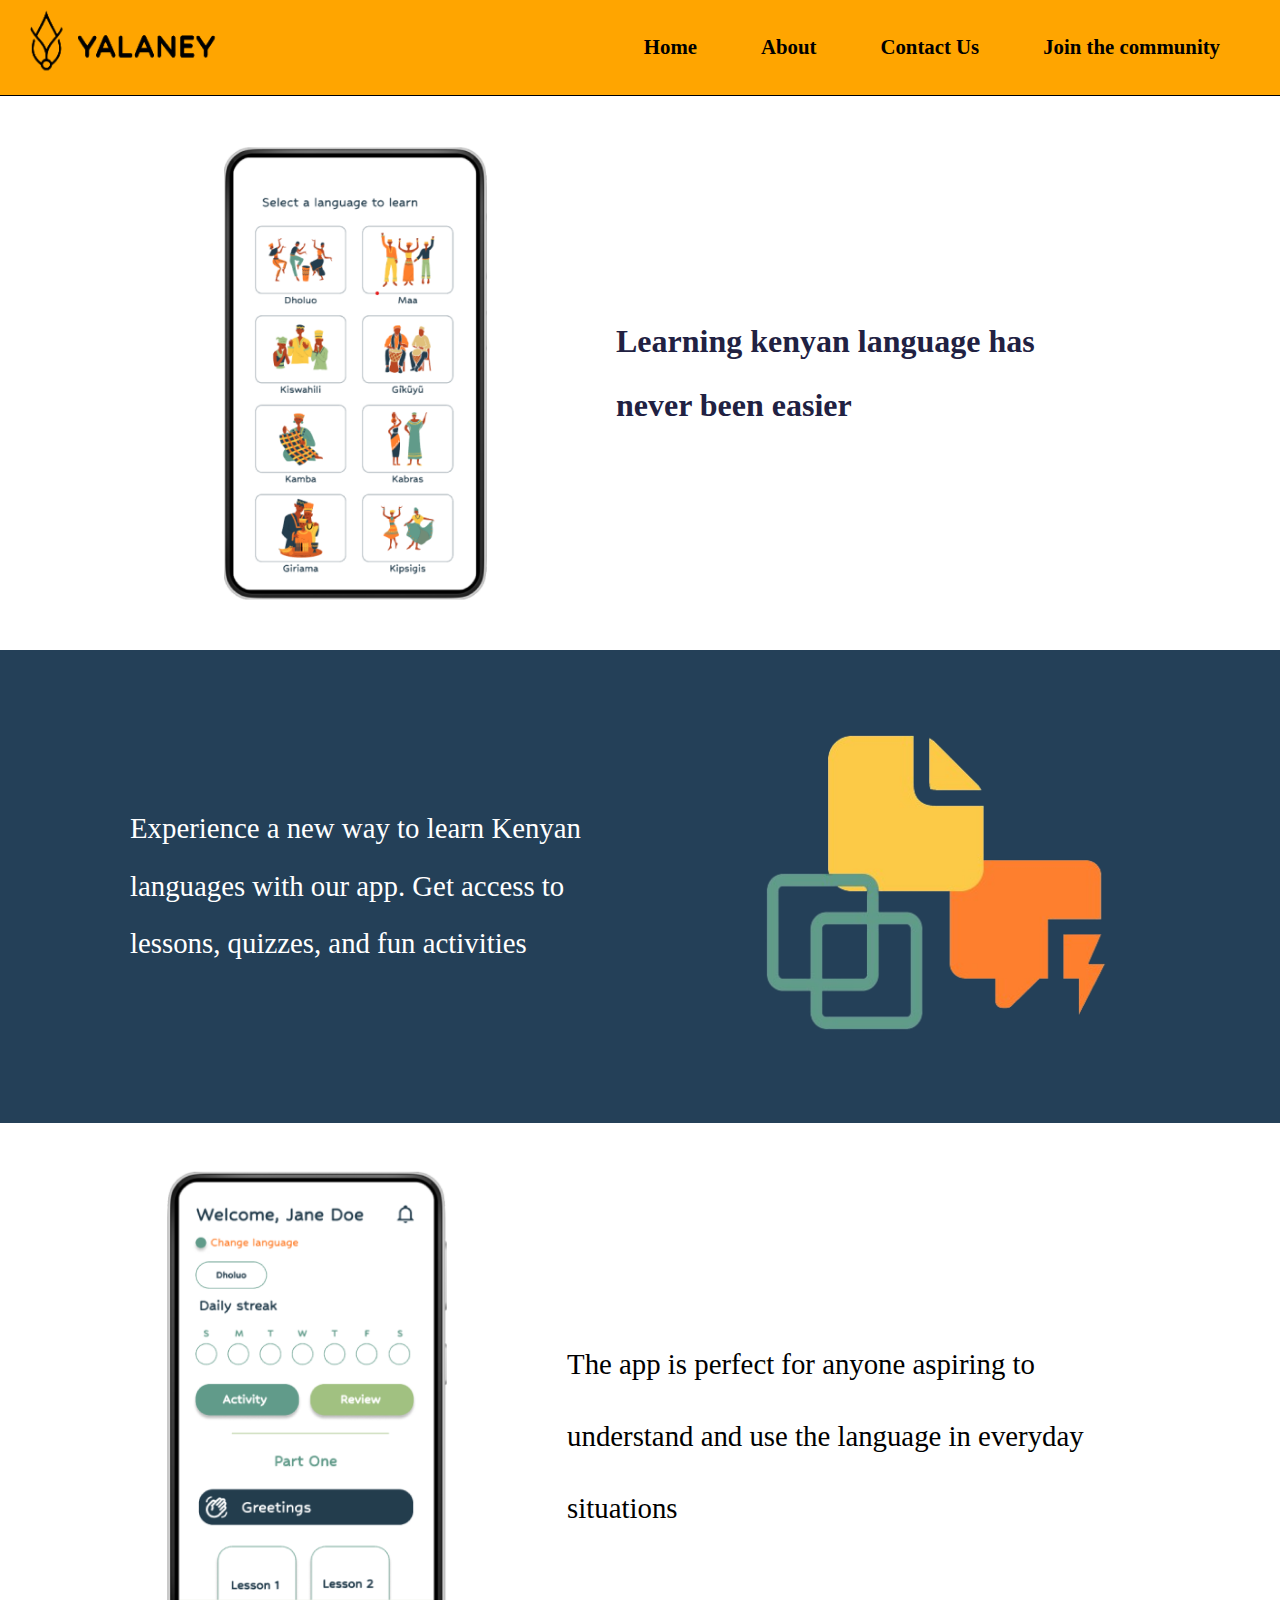
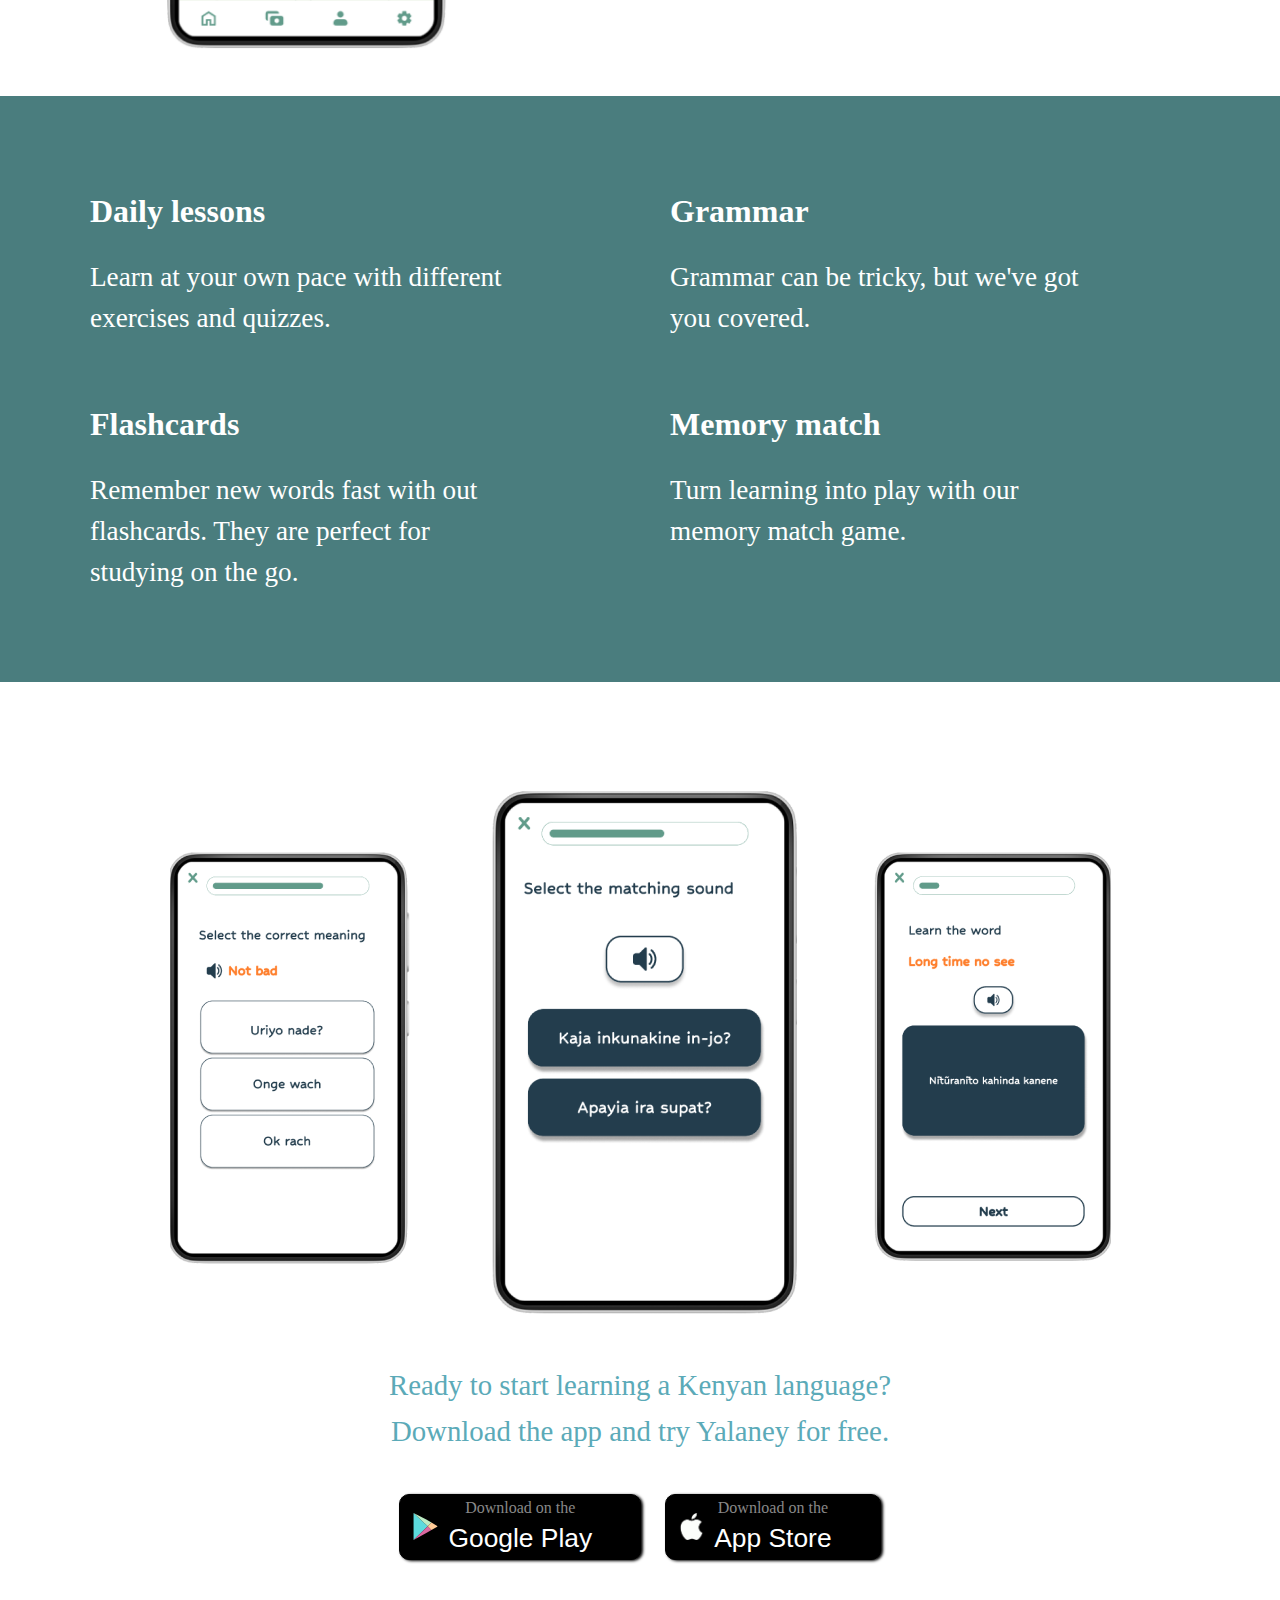
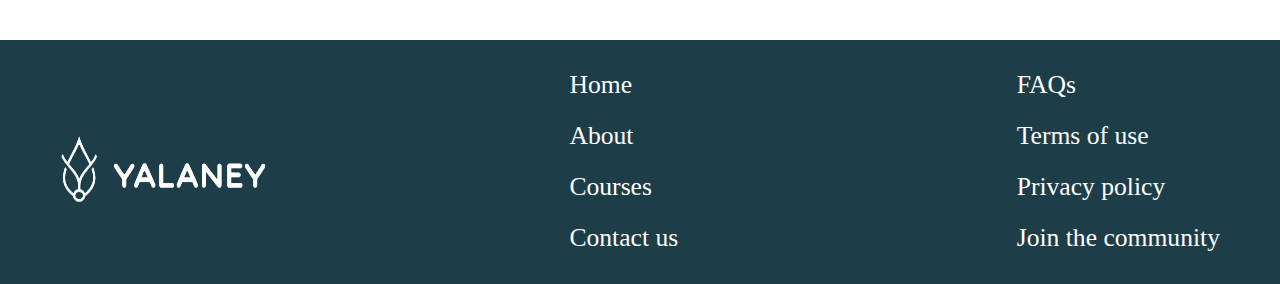
==== index.html @ fe238cc9 "Website design complete" ====
<!DOCTYPE html>
<html lang="en">

<head>
    <meta charset="UTF-8">
    <meta name="viewport" content="width=device-width, initial-scale=1.0">
    <title>Yalaney</title>

    <link rel="stylesheet" href="style.css">
    <link rel="icon" href="Yalaney_Logo3.png">
    <link rel="apple-touch-icon" sizes="180x180" href="/apple-touch-icon.png">
    <link rel="icon" type="image/png" sizes="32x32" href="/favicon-32x32.png">
    <link rel="icon" type="image/png" sizes="16x16" href="/favicon-16x16.png">
    <link rel="manifest" href="/site.webmanifest">
</head>

<body>

    <header>
        <a href="index.html">
            <img src="Yalaney_Logo.png" alt="Yalaney" width="200px">
        </a>
        <div class="navbar">
            <nav>
                <ul>
                    <li> <a class="ex1" href="index.html">Home</a></li>
                    <li> <a class="ex1" href="about.html">About</a></li>
                    <li> <a class="ex1" href="contact.html">Contact Us</a></li>
                    <li> <a class="ex1" href="signup.html">Join the community</a></li>
                </ul>
            </nav>
        </div>
    </header>

    <section class="hero">
        <div class="container">
            <img src="Yalaney.png" alt="app" width="300px">
            <div class="text">
                <h1>Learning kenyan language has <br> never been easier</h1>
            </div>
        </div>

        <div class="container2">
            <div class="txt">
                <p>Experience a new way to learn Kenyan <br> languages with our app. Get access to <br> lessons,
                    quizzes, and fun activities</p>
            </div>
            <div class="logo">
                <img src="logo.png" alt="logo">
            </div>
        </div>

        <div class="container">
            <img src="app.png" alt="app" width="300px">
            <div class="text2">
                <p>The app is perfect for anyone aspiring to <br> understand and use the language in everyday <br>
                    situations</p>
            </div>
        </div>

        <div class="container3">
            <div class="item">
                <h2>Daily lessons</h2>
                <p>Learn at your own pace with different <br> exercises and quizzes.</p>
            </div>

            <div class="item">
                <h2>Grammar</h2>
                <p>Grammar can be tricky, but we've got <br> you covered.</p>
            </div>

            <div class="item">
                <h2>Flashcards</h2>
                <p>Remember new words fast with out <br> flashcards. They are perfect for <br> studying on the go.</p>
            </div>

            <div class="item">
                <h2>Memory match</h2>
                <p>Turn learning into play with our <br> memory match game.</p>
            </div>
        </div>

        <div class="container4">
            <img src="logos.png" alt="logo">
            <div class="ready">
                <p>Ready to start learning a Kenyan language?<br>Download the app and try Yalaney for free.</p>
            </div>

            <div class="button">
                <!--Google Play Download Button-->
                <a href="#" target="_blank" class="market-btn google-btn" role="button">
                    <span class="market-button-subtitle">Download on the</span>
                    <span class="market-button-title">Google Play</span>
                </a>
                <!--App Store Download Button-->
                <a href="#" target="_blank" class="market-btn apple-btn" role="button">
                    <span class="market-button-subtitle">Download on the</span>
                    <span class="market-button-title">App Store</span>
                </a>
            </div>
        </div>
    </section>

    <footer>
        <div class="footer-content">
            <div class="footer-column">
                <img src="Yalaney_Logo2.png" alt="">
            </div>

            <div class="footer-column">
                <a href="index.html">Home</a>
                <a href="about.html">About</a>
                <a href="courses.html">Courses</a>
                <a href="contact.html">Contact us</a>
            </div>

            <div class="footer-column">
                <a href="faq.html">FAQs</a>
                <a href="tou.html">Terms of use</a>
                <a href="policy.html">Privacy policy</a>
                <a href="signup.html">Join the community</a>
            </div>
        </div>
    </footer>

</body>

</html>
---- style.css ----
* {
    margin: 0;
    padding: 0;
    box-sizing: border-box;
}

body {
    font-family: cursive;
    background-color: white;
    line-height: 1.6;
    width: 100%;
}

header {
    display: flex;
    justify-content: space-between;
    align-items: baseline;
    background-color: orange;
    border-bottom: 1px solid black;
}

header img{
    margin-left: 20px;
    margin-bottom: 20px;
    vertical-align: middle;
}

.navbar nav ul {
    margin-top: 30px;
}

.navbar nav ul li {
    display: inline-block;
}

.navbar nav ul li a {
    text-decoration: none;
    font-weight: bold;
    color: black;
    margin-right: 60px;
    font-size: 1.3em;
    transition: 0.3s ease, background-color 0.3s ease;
}

.navbar nav ul li a:hover, a.ex1:active{
    font-size: 150%;
}

.container {
    padding: 1rem;
    display: flex;
    line-height: 2;
    flex-direction: row;
    align-items: center;
    justify-content: center;
    background-color: white;
    margin: 30px;
}

.container img{
    padding-right: 40px;
    width: 27%;
}

.container h1{
    font-size: 2em;
    padding-right: 30px;
    color: rgb(33, 33, 66);
    margin-left: 80px;
}

.container p{
    font-size: 1.8em;
    margin-top: 55px;
    margin-left: 80px;
    padding-right: 30px;
    color: rgb(91, 170, 184);
}

.btn {
    display: flex;  
    gap: 20px;
    margin: 10px;
    margin-left: 80px;
}

.container2{
    display: flex;
    justify-content: space-between;
    align-items: center;
    width: 100%;
    background-color: #244058;
    padding: 5rem;
    
}

.txt{
    color: white;
    font-size: 1.8rem;
    line-height: 2;
    width: 60%;
    margin-left: 50px;
}

.logo img {
    margin-right: 90px;
    width: 350px;
    height: auto;
}

.text2 p{
    color: black;
    justify-content: center;
    line-height: 2.5;
}

.container3{
    display: grid;
    grid-template-columns: 1fr 1fr;
    gap: 20px;
    padding: 70px;
    background-color: #4A7D7E;
    color: white;
}

.item {
    padding: 20px;
}

.item h2 {
    font-size: 2em;
    margin-bottom: 20px;
}

.item p {
    font-size: 1.7em;
    line-height: 1.5;
}

.container4{
    display: block;
    padding: 70px;
    justify-content: center;
    text-align: center;
    width: 100%;
}

.container4 p{
    color: rgb(91, 170, 184);
    font-size: 1.8em;
    margin-bottom: 30px;
}

.container4 img{
    margin: 20px;
}

.footer {
    display: flex;
    justify-content: center;
    align-items: center;
}

.footer-content {
    background-color: #1D3D48;
    display: flex;
    justify-content: space-between;
    width: 100%;
    padding: 20px;
}

.footer-column {
    display: flex;
    flex-direction: column;
}

.footer-column img {
    color: white;
    justify-content: center;
    margin-top: 70px;
    margin-left: 30px;
}

.footer-column a {
    font-size: 1.6rem;
    color: rgb(255, 255, 255);
    text-decoration: none;
    margin: 5px 40px;
    transition: 0.3s ease, background-color 0.3s ease;
}

.footer-link p{
    margin-right: 90px;
}

.footer-column a:hover {
    font-size: 180%;
}








.market-btn {
    display: inline-block;
    box-shadow: 2px 1px 3px rgb(0, 0, 0);
    padding: 0 3rem;
    margin-top: 35px;
    margin: 10px;
    -webkit-transition: border-color 0.25s ease-in-out, background-color 0.25s ease-in-out;
    transition: border-color 0.25s ease-in-out, background-color 0.25s ease-in-out;
    transition: .2s ease-in-out 0s;
    border: 1px solid #000000;
    background-position: center left 0.75rem;
    background-color: #000000;
    background-size: 1.7rem 1.7rem;
    background-repeat: no-repeat;
    text-decoration: none;
    border-radius: 10px;
}
.market-btn .market-button-title {
    display: block;
    color: #ffffff;
    font-size: 1.65rem;
    font-family: 'Gill Sans', 'Gill Sans MT', Calibri, 'Trebuchet MS', sans-serif;
    transition: 0.3s ease, background-color 0.3s ease;
}

.market-btn .market-button-subtitle {
    display: block;
    margin-bottom: -0.25rem;
    color: #888;
    font-size: 1rem;
}
.market-btn:hover {
    transform: scale(0.9);
    text-decoration: none;
}
.apple-btn {
    background-image: url(apple.png);
}
.google-btn {
    background-image: url([data-uri]);
}
.market-btn-light {
    border-color: rgba(255, 255, 255, 0.14);
    background-color: rgba(0, 0, 0, 0);
}
.market-btn-light .market-button-title {
    color: #fff;
}
.market-btn-light .market-button-subtitle {
    color: rgba(255, 255, 255, 0.6);
}
.market-btn-light:hover {
    background-color: rgba(255, 255, 255, 0.06);
}
.market-btn-light.apple-btn {
    background-image: url([data-uri]);
}
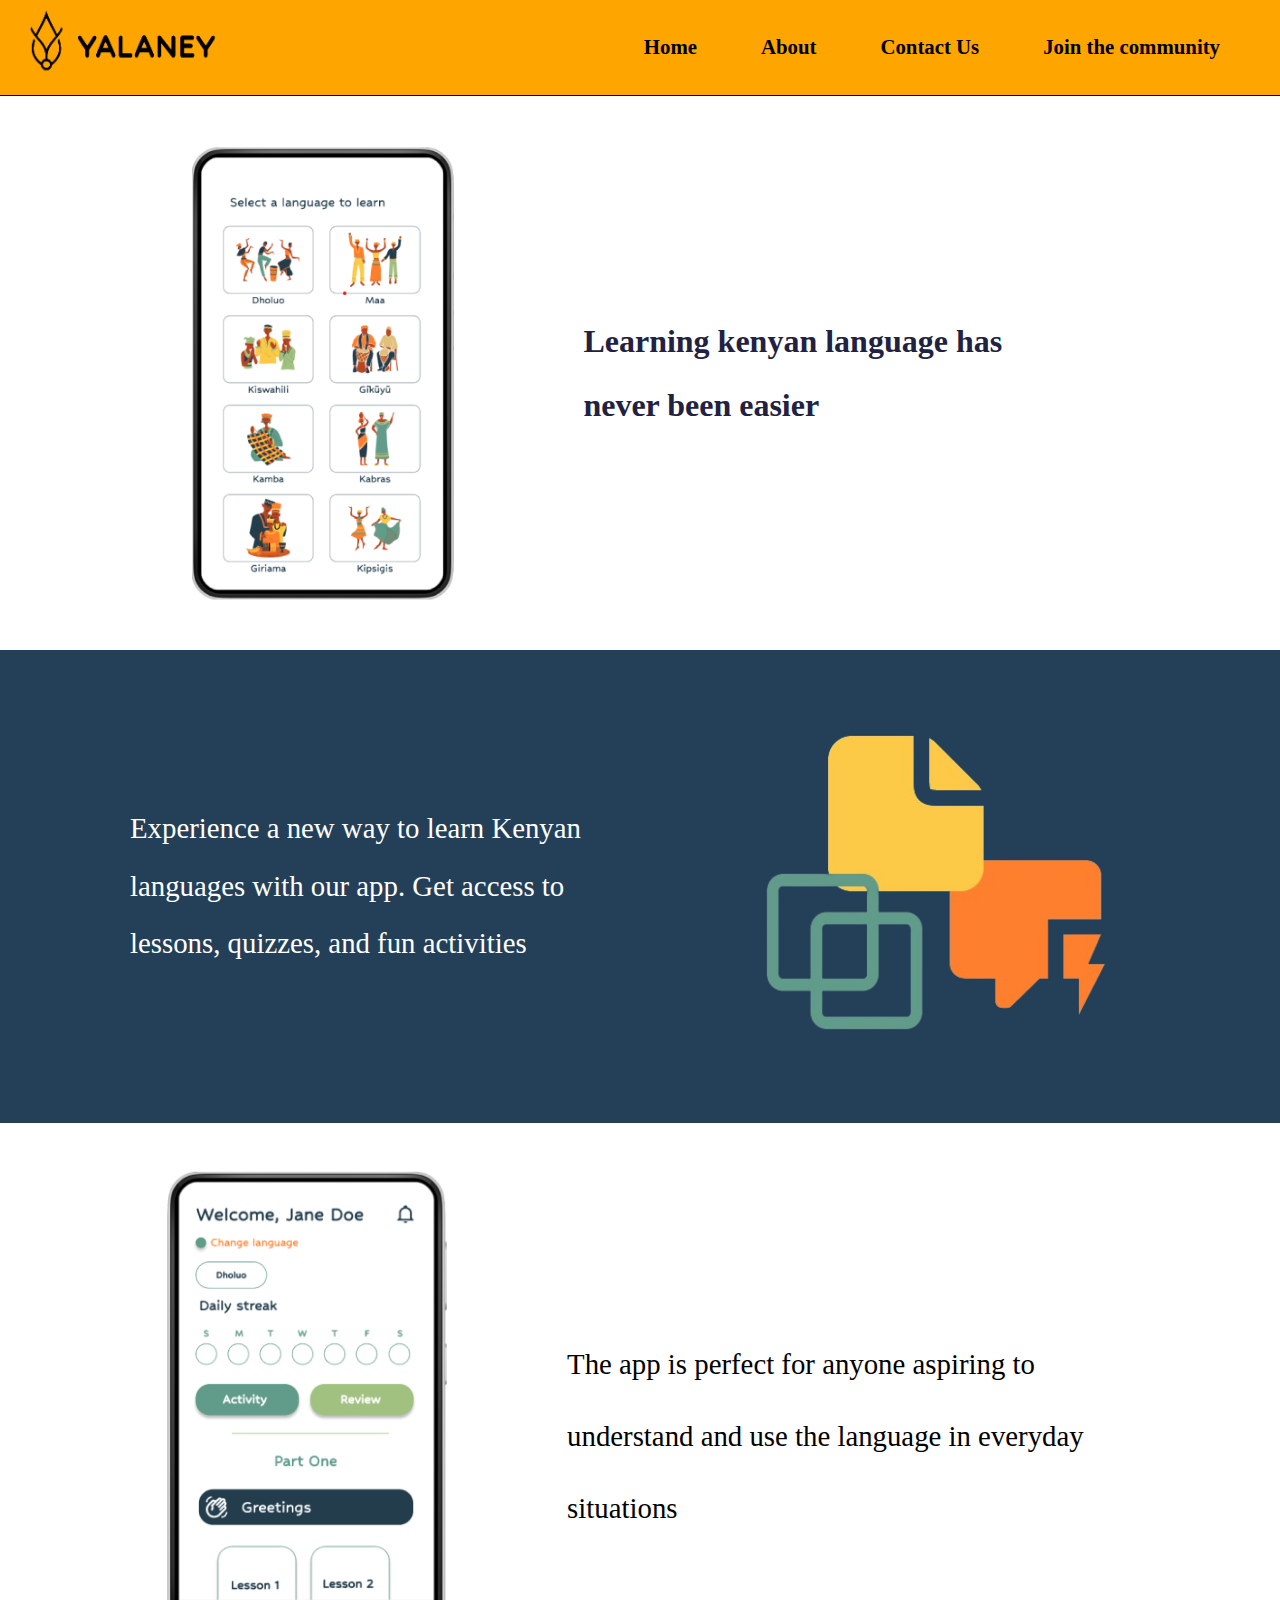
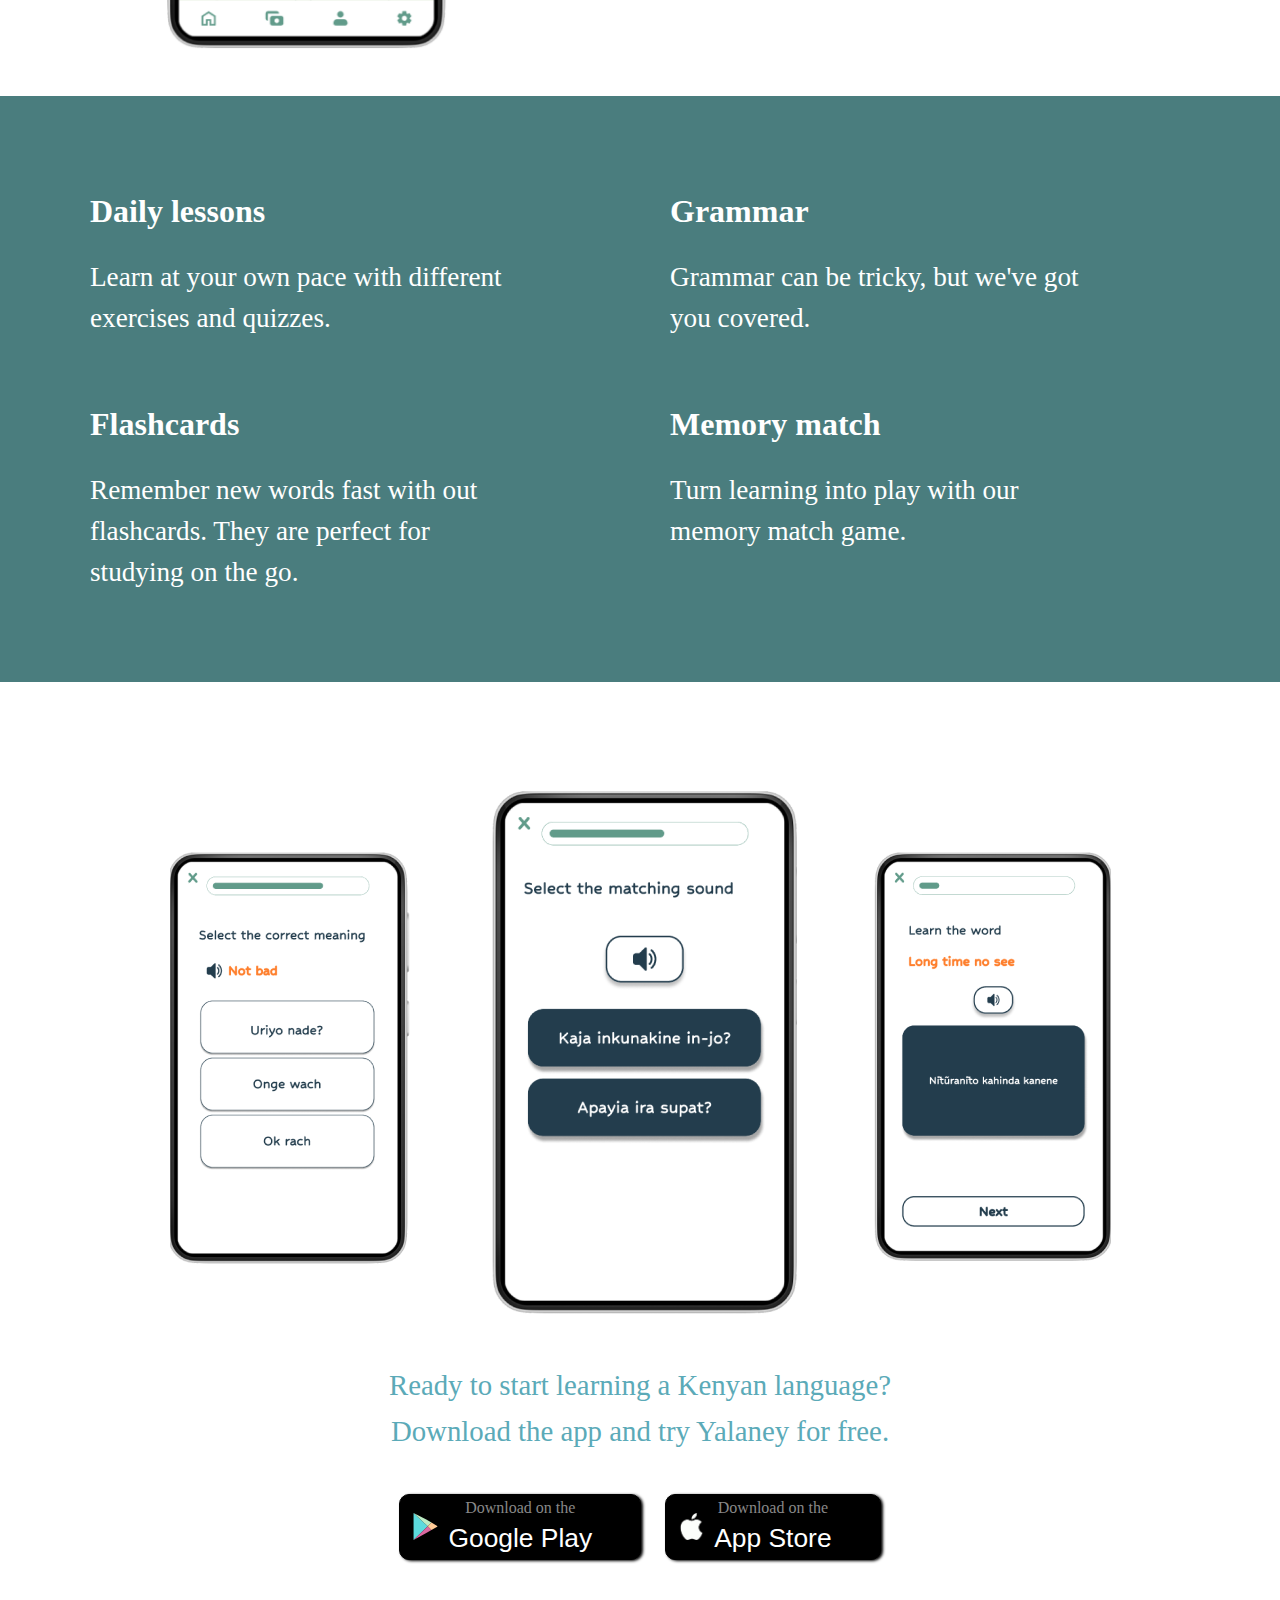
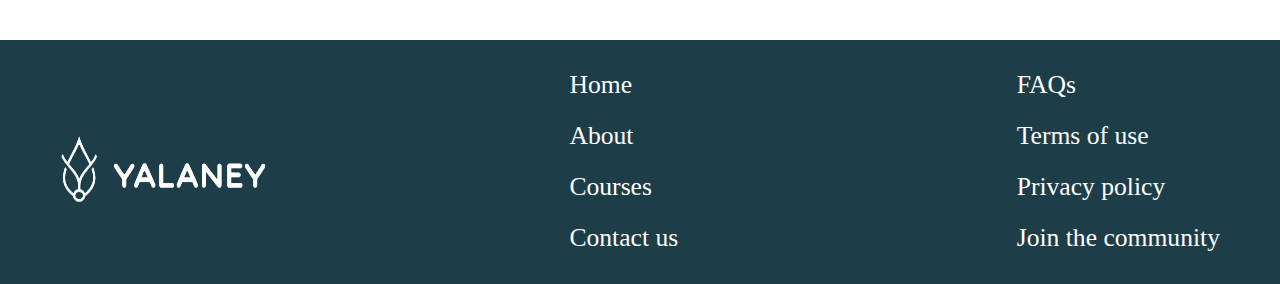
==== commit 802ea16d: "Width update" ====
--- a/index.html
+++ b/index.html
@@ -36,7 +36,7 @@
         <div class="container">
             <img src="Yalaney.png" alt="app" width="300px">
             <div class="text">
-                <h1>Learning kenyan language has <br> never been easier</h1>
+                <h1>Learning kenyan language has never been easier</h1>
             </div>
         </div>
 
--- a/style.css
+++ b/style.css
@@ -60,6 +60,10 @@
 .container img{
     padding-right: 40px;
     width: 27%;
+}
+
+.text {
+    width: 50%;
 }
 
 .container h1{
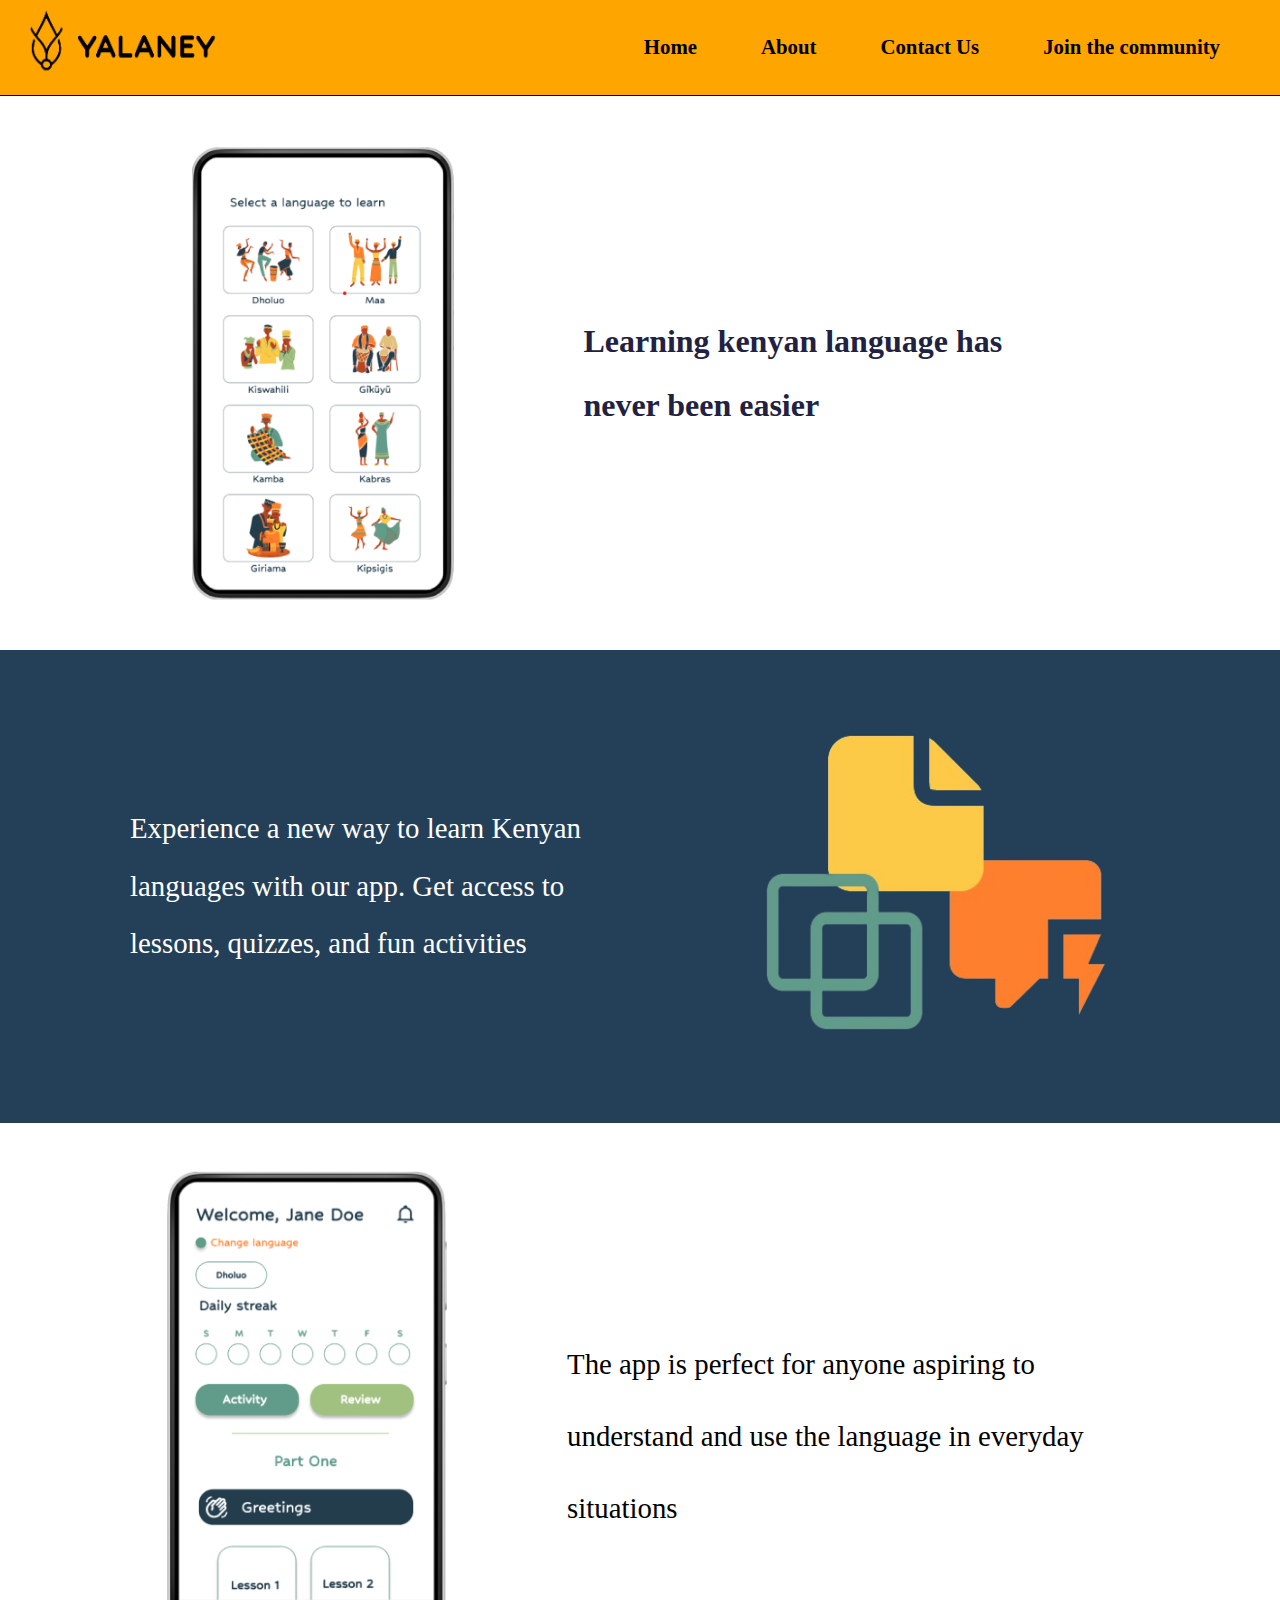
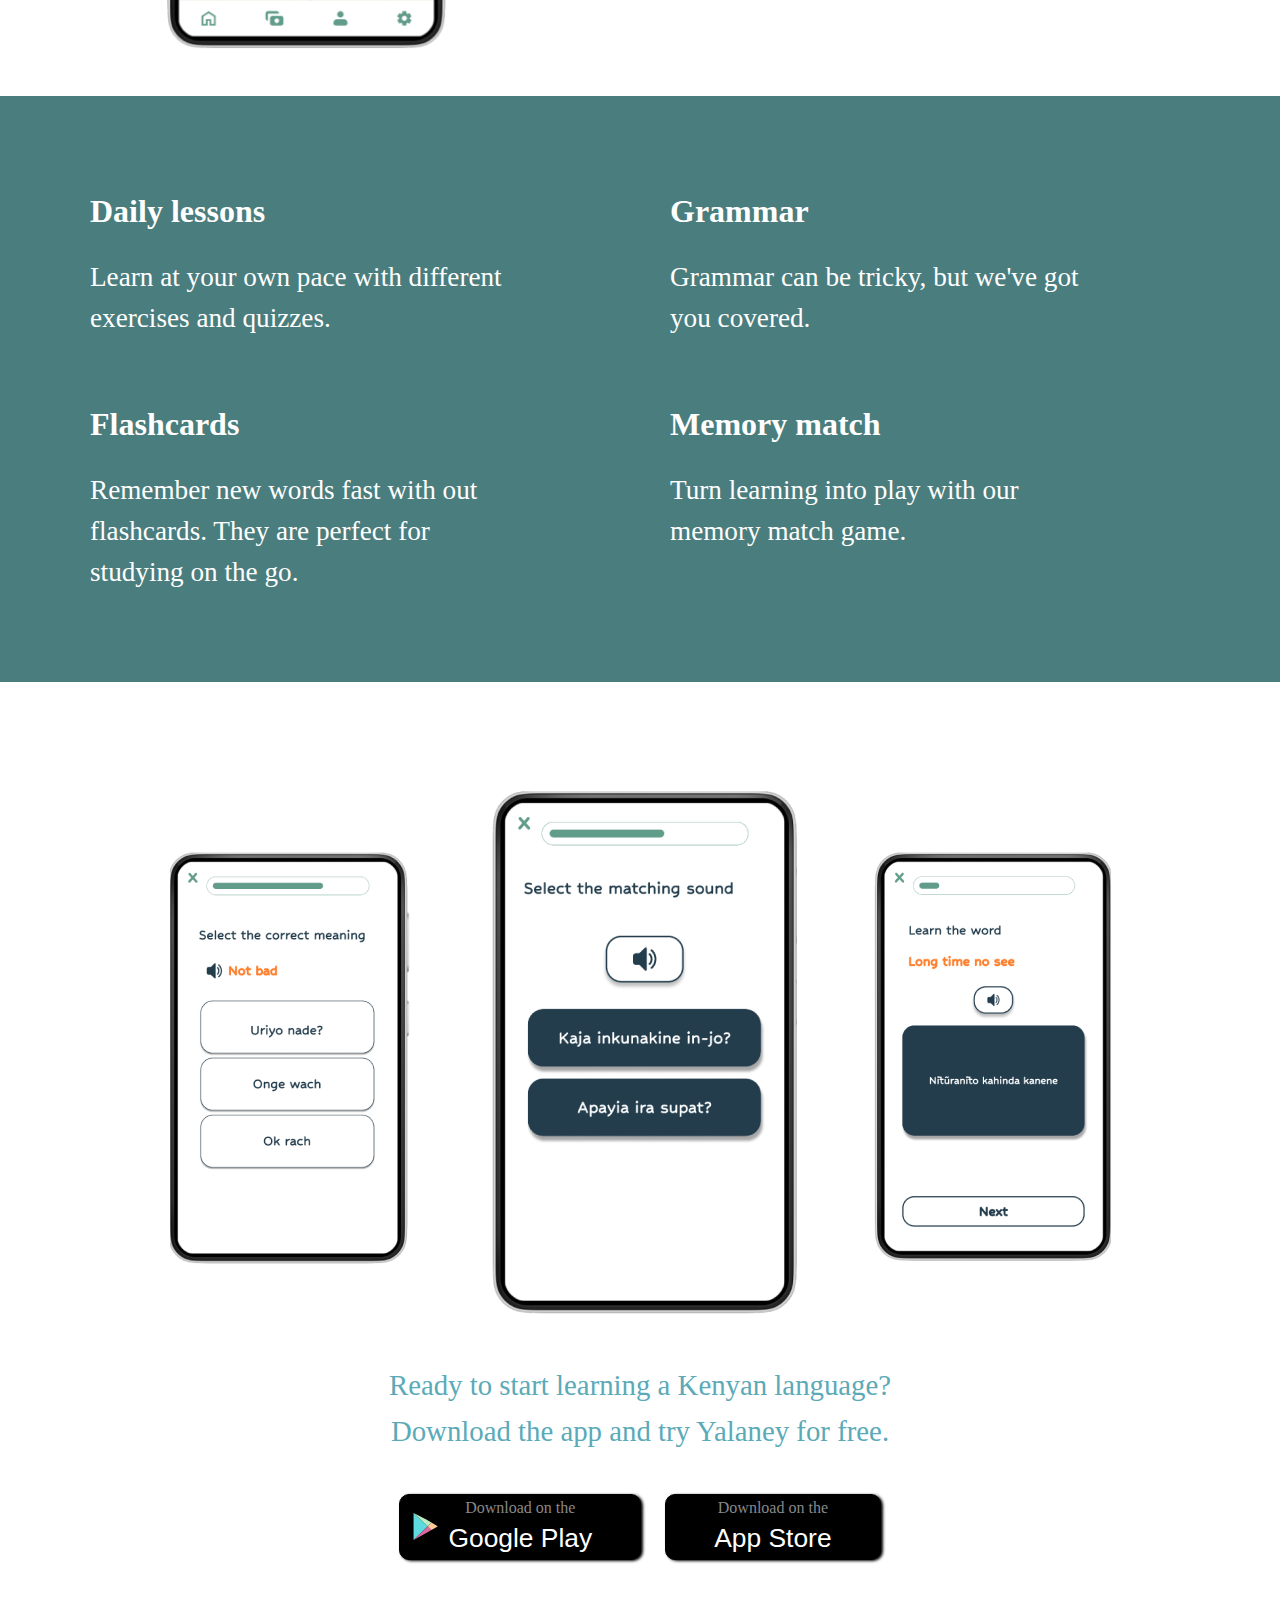
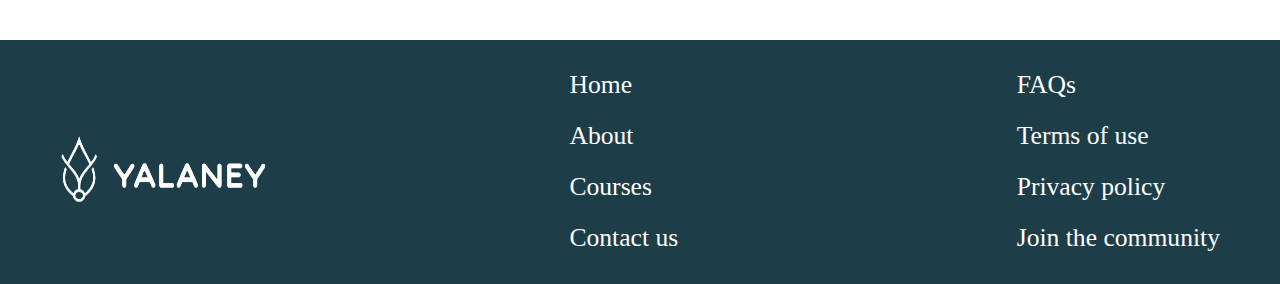
==== commit 2d684e59: "Update" ====
--- a/index.html
+++ b/index.html
@@ -6,8 +6,8 @@
     <meta name="viewport" content="width=device-width, initial-scale=1.0">
     <title>Yalaney</title>
 
-    <link rel="stylesheet" href="style.css">
-    <link rel="icon" href="Yalaney_Logo3.png">
+    <link rel="stylesheet" href="css/style.css">
+    <link rel="icon" href="Images/Yalaney_Logo3.png">
     <link rel="apple-touch-icon" sizes="180x180" href="/apple-touch-icon.png">
     <link rel="icon" type="image/png" sizes="32x32" href="/favicon-32x32.png">
     <link rel="icon" type="image/png" sizes="16x16" href="/favicon-16x16.png">
@@ -18,7 +18,7 @@
 
     <header>
         <a href="index.html">
-            <img src="Yalaney_Logo.png" alt="Yalaney" width="200px">
+            <img src="Images/Yalaney_Logo.png" alt="Yalaney" width="200px">
         </a>
         <div class="navbar">
             <nav>
@@ -34,7 +34,7 @@
 
     <section class="hero">
         <div class="container">
-            <img src="Yalaney.png" alt="app" width="300px">
+            <img src="Images/Yalaney.png" alt="app" width="300px">
             <div class="text">
                 <h1>Learning kenyan language has never been easier</h1>
             </div>
@@ -46,12 +46,12 @@
                     quizzes, and fun activities</p>
             </div>
             <div class="logo">
-                <img src="logo.png" alt="logo">
+                <img src="Images/logo.png" alt="logo">
             </div>
         </div>
 
         <div class="container">
-            <img src="app.png" alt="app" width="300px">
+            <img src="Images/app.png" alt="app" width="300px">
             <div class="text2">
                 <p>The app is perfect for anyone aspiring to <br> understand and use the language in everyday <br>
                     situations</p>
@@ -81,7 +81,7 @@
         </div>
 
         <div class="container4">
-            <img src="logos.png" alt="logo">
+            <img src="Images/logos.png" alt="logo">
             <div class="ready">
                 <p>Ready to start learning a Kenyan language?<br>Download the app and try Yalaney for free.</p>
             </div>
@@ -104,7 +104,7 @@
     <footer>
         <div class="footer-content">
             <div class="footer-column">
-                <img src="Yalaney_Logo2.png" alt="">
+                <img src="Images/Yalaney_Logo2.png" alt="">
             </div>
 
             <div class="footer-column">
--- a/css/style.css
+++ b/css/style.css
@@ -0,0 +1,267 @@
+* {
+    margin: 0;
+    padding: 0;
+    box-sizing: border-box;
+}
+
+body {
+    font-family: cursive;
+    background-color: white;
+    line-height: 1.6;
+    width: 100%;
+}
+
+header {
+    display: flex;
+    justify-content: space-between;
+    align-items: baseline;
+    background-color: orange;
+    border-bottom: 1px solid black;
+}
+
+header img{
+    margin-left: 20px;
+    margin-bottom: 20px;
+    vertical-align: middle;
+}
+
+.navbar nav ul {
+    margin-top: 30px;
+}
+
+.navbar nav ul li {
+    display: inline-block;
+}
+
+.navbar nav ul li a {
+    text-decoration: none;
+    font-weight: bold;
+    color: black;
+    margin-right: 60px;
+    font-size: 1.3em;
+    transition: 0.3s ease, background-color 0.3s ease;
+}
+
+.navbar nav ul li a:hover, a.ex1:active{
+    font-size: 150%;
+}
+
+.container {
+    padding: 1rem;
+    display: flex;
+    line-height: 2;
+    flex-direction: row;
+    align-items: center;
+    justify-content: center;
+    background-color: white;
+    margin: 30px;
+}
+
+.container img{
+    padding-right: 40px;
+    width: 27%;
+}
+
+.text {
+    width: 50%;
+}
+
+.container h1{
+    font-size: 2em;
+    padding-right: 30px;
+    color: rgb(33, 33, 66);
+    margin-left: 80px;
+}
+
+.container p{
+    font-size: 1.8em;
+    margin-top: 55px;
+    margin-left: 80px;
+    padding-right: 30px;
+    color: rgb(91, 170, 184);
+}
+
+.btn {
+    display: flex;  
+    gap: 20px;
+    margin: 10px;
+    margin-left: 80px;
+}
+
+.container2{
+    display: flex;
+    justify-content: space-between;
+    align-items: center;
+    width: 100%;
+    background-color: #244058;
+    padding: 5rem;
+    
+}
+
+.txt{
+    color: white;
+    font-size: 1.8rem;
+    line-height: 2;
+    width: 60%;
+    margin-left: 50px;
+}
+
+.logo img {
+    margin-right: 90px;
+    width: 350px;
+    height: auto;
+}
+
+.text2 p{
+    color: black;
+    justify-content: center;
+    line-height: 2.5;
+}
+
+.container3{
+    display: grid;
+    grid-template-columns: 1fr 1fr;
+    gap: 20px;
+    padding: 70px;
+    background-color: #4A7D7E;
+    color: white;
+}
+
+.item {
+    padding: 20px;
+}
+
+.item h2 {
+    font-size: 2em;
+    margin-bottom: 20px;
+}
+
+.item p {
+    font-size: 1.7em;
+    line-height: 1.5;
+}
+
+.container4{
+    display: block;
+    padding: 70px;
+    justify-content: center;
+    text-align: center;
+    width: 100%;
+}
+
+.container4 p{
+    color: rgb(91, 170, 184);
+    font-size: 1.8em;
+    margin-bottom: 30px;
+}
+
+.container4 img{
+    margin: 20px;
+}
+
+.footer {
+    display: flex;
+    justify-content: center;
+    align-items: center;
+}
+
+.footer-content {
+    background-color: #1D3D48;
+    display: flex;
+    justify-content: space-between;
+    width: 100%;
+    padding: 20px;
+}
+
+.footer-column {
+    display: flex;
+    flex-direction: column;
+}
+
+.footer-column img {
+    color: white;
+    justify-content: center;
+    margin-top: 70px;
+    margin-left: 30px;
+}
+
+.footer-column a {
+    font-size: 1.6rem;
+    color: rgb(255, 255, 255);
+    text-decoration: none;
+    margin: 5px 40px;
+    transition: 0.3s ease, background-color 0.3s ease;
+}
+
+.footer-link p{
+    margin-right: 90px;
+}
+
+.footer-column a:hover {
+    font-size: 180%;
+}
+
+
+
+
+
+
+
+
+.market-btn {
+    display: inline-block;
+    box-shadow: 2px 1px 3px rgb(0, 0, 0);
+    padding: 0 3rem;
+    margin-top: 35px;
+    margin: 10px;
+    -webkit-transition: border-color 0.25s ease-in-out, background-color 0.25s ease-in-out;
+    transition: border-color 0.25s ease-in-out, background-color 0.25s ease-in-out;
+    transition: .2s ease-in-out 0s;
+    border: 1px solid #000000;
+    background-position: center left 0.75rem;
+    background-color: #000000;
+    background-size: 1.7rem 1.7rem;
+    background-repeat: no-repeat;
+    text-decoration: none;
+    border-radius: 10px;
+}
+.market-btn .market-button-title {
+    display: block;
+    color: #ffffff;
+    font-size: 1.65rem;
+    font-family: 'Gill Sans', 'Gill Sans MT', Calibri, 'Trebuchet MS', sans-serif;
+    transition: 0.3s ease, background-color 0.3s ease;
+}
+
+.market-btn .market-button-subtitle {
+    display: block;
+    margin-bottom: -0.25rem;
+    color: #888;
+    font-size: 1rem;
+}
+.market-btn:hover {
+    transform: scale(0.9);
+    text-decoration: none;
+}
+.apple-btn {
+    background-image: url(apple.png);
+}
+.google-btn {
+    background-image: url([data-uri]);
+}
+.market-btn-light {
+    border-color: rgba(255, 255, 255, 0.14);
+    background-color: rgba(0, 0, 0, 0);
+}
+.market-btn-light .market-button-title {
+    color: #fff;
+}
+.market-btn-light .market-button-subtitle {
+    color: rgba(255, 255, 255, 0.6);
+}
+.market-btn-light:hover {
+    background-color: rgba(255, 255, 255, 0.06);
+}
+.market-btn-light.apple-btn {
+    background-image: url([data-uri]);
+}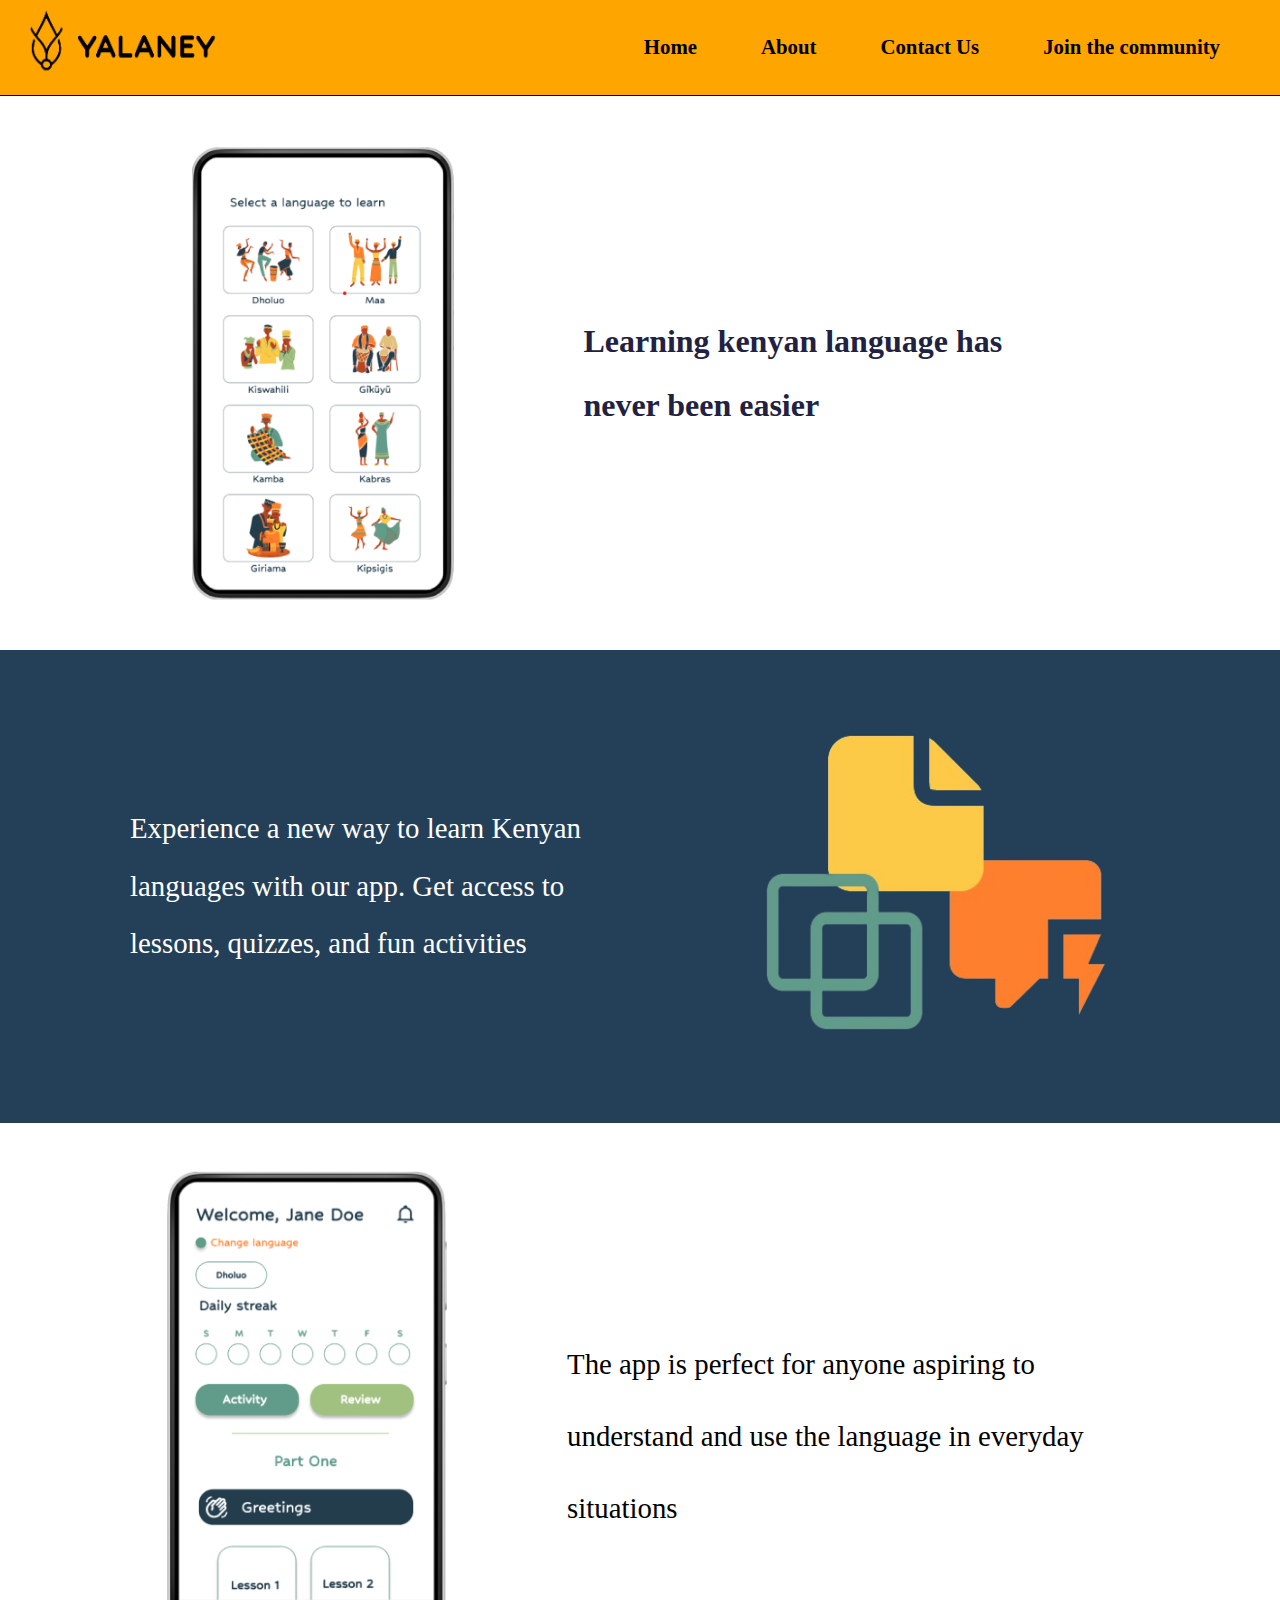
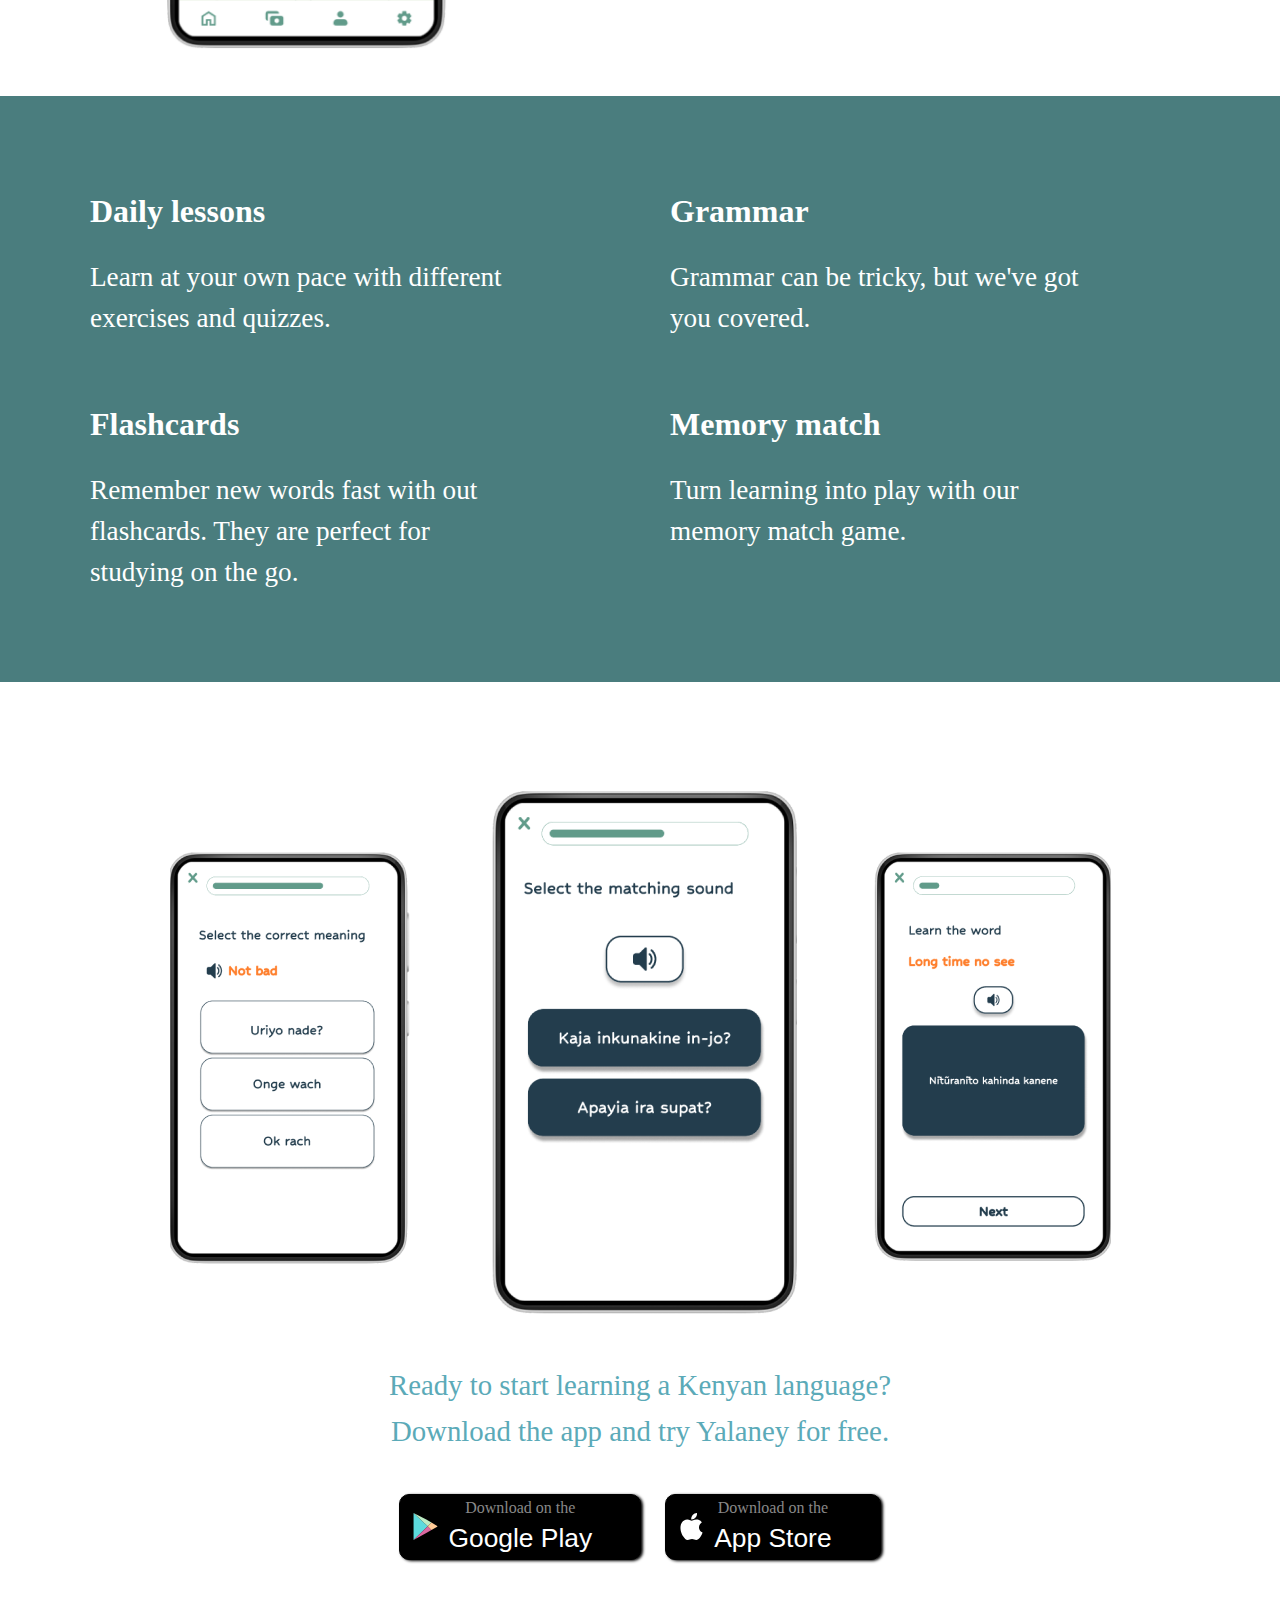
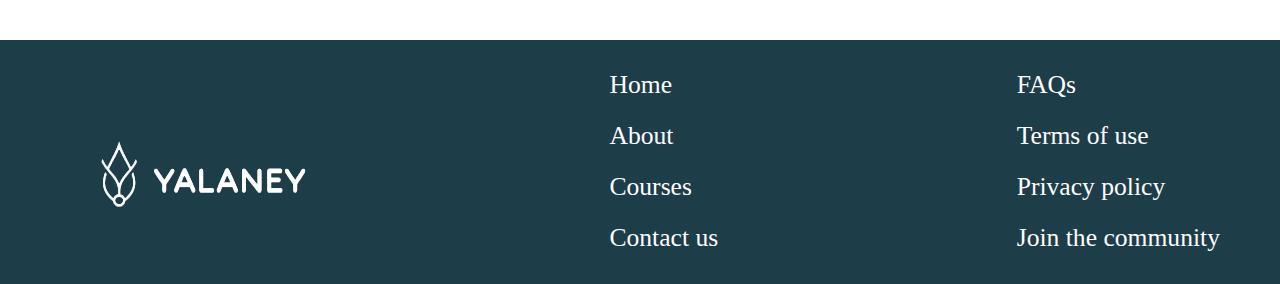
==== commit a160c643: "Update" ====
--- a/index.html
+++ b/index.html
@@ -104,7 +104,9 @@
     <footer>
         <div class="footer-content">
             <div class="footer-column">
-                <img src="Images/Yalaney_Logo2.png" alt="">
+                <a href="index.html">
+                    <img src="Images/Yalaney_Logo2.png" alt="">
+                </a>
             </div>
 
             <div class="footer-column">
--- a/css/style.css
+++ b/css/style.css
@@ -19,7 +19,7 @@
     border-bottom: 1px solid black;
 }
 
-header img{
+header img {
     margin-left: 20px;
     margin-bottom: 20px;
     vertical-align: middle;
@@ -42,7 +42,8 @@
     transition: 0.3s ease, background-color 0.3s ease;
 }
 
-.navbar nav ul li a:hover, a.ex1:active{
+.navbar nav ul li a:hover,
+a.ex1:active {
     font-size: 150%;
 }
 
@@ -57,7 +58,7 @@
     margin: 30px;
 }
 
-.container img{
+.container img {
     padding-right: 40px;
     width: 27%;
 }
@@ -66,14 +67,14 @@
     width: 50%;
 }
 
-.container h1{
+.container h1 {
     font-size: 2em;
     padding-right: 30px;
     color: rgb(33, 33, 66);
     margin-left: 80px;
 }
 
-.container p{
+.container p {
     font-size: 1.8em;
     margin-top: 55px;
     margin-left: 80px;
@@ -82,23 +83,23 @@
 }
 
 .btn {
-    display: flex;  
+    display: flex;
     gap: 20px;
     margin: 10px;
     margin-left: 80px;
 }
 
-.container2{
+.container2 {
     display: flex;
     justify-content: space-between;
     align-items: center;
     width: 100%;
     background-color: #244058;
     padding: 5rem;
-    
-}
-
-.txt{
+
+}
+
+.txt {
     color: white;
     font-size: 1.8rem;
     line-height: 2;
@@ -112,13 +113,13 @@
     height: auto;
 }
 
-.text2 p{
+.text2 p {
     color: black;
     justify-content: center;
     line-height: 2.5;
 }
 
-.container3{
+.container3 {
     display: grid;
     grid-template-columns: 1fr 1fr;
     gap: 20px;
@@ -141,7 +142,7 @@
     line-height: 1.5;
 }
 
-.container4{
+.container4 {
     display: block;
     padding: 70px;
     justify-content: center;
@@ -149,13 +150,13 @@
     width: 100%;
 }
 
-.container4 p{
+.container4 p {
     color: rgb(91, 170, 184);
     font-size: 1.8em;
     margin-bottom: 30px;
 }
 
-.container4 img{
+.container4 img {
     margin: 20px;
 }
 
@@ -193,7 +194,7 @@
     transition: 0.3s ease, background-color 0.3s ease;
 }
 
-.footer-link p{
+.footer-link p {
     margin-right: 90px;
 }
 
@@ -225,6 +226,7 @@
     text-decoration: none;
     border-radius: 10px;
 }
+
 .market-btn .market-button-title {
     display: block;
     color: #ffffff;
@@ -239,29 +241,59 @@
     color: #888;
     font-size: 1rem;
 }
+
 .market-btn:hover {
     transform: scale(0.9);
     text-decoration: none;
 }
+
 .apple-btn {
-    background-image: url(apple.png);
-}
+    background-image: url([data-uri]);
+}
+
 .google-btn {
     background-image: url([data-uri]);
 }
+
 .market-btn-light {
     border-color: rgba(255, 255, 255, 0.14);
     background-color: rgba(0, 0, 0, 0);
 }
+
 .market-btn-light .market-button-title {
     color: #fff;
 }
+
 .market-btn-light .market-button-subtitle {
     color: rgba(255, 255, 255, 0.6);
 }
+
 .market-btn-light:hover {
     background-color: rgba(255, 255, 255, 0.06);
 }
+
 .market-btn-light.apple-btn {
     background-image: url([data-uri]);
+}
+
+@media (max-width: 600px) {
+    .container {
+        width: 100%;
+        padding: 10px;
+    }
+
+    .content {
+        font-size: 14px;
+    }
+}
+
+@media (min-width: 601px) and (max-width: 1024px) {
+    .container {
+        width: 90%;
+        padding: 20px;
+    }
+
+    .content {
+        font-size: 16px;
+    }
 }